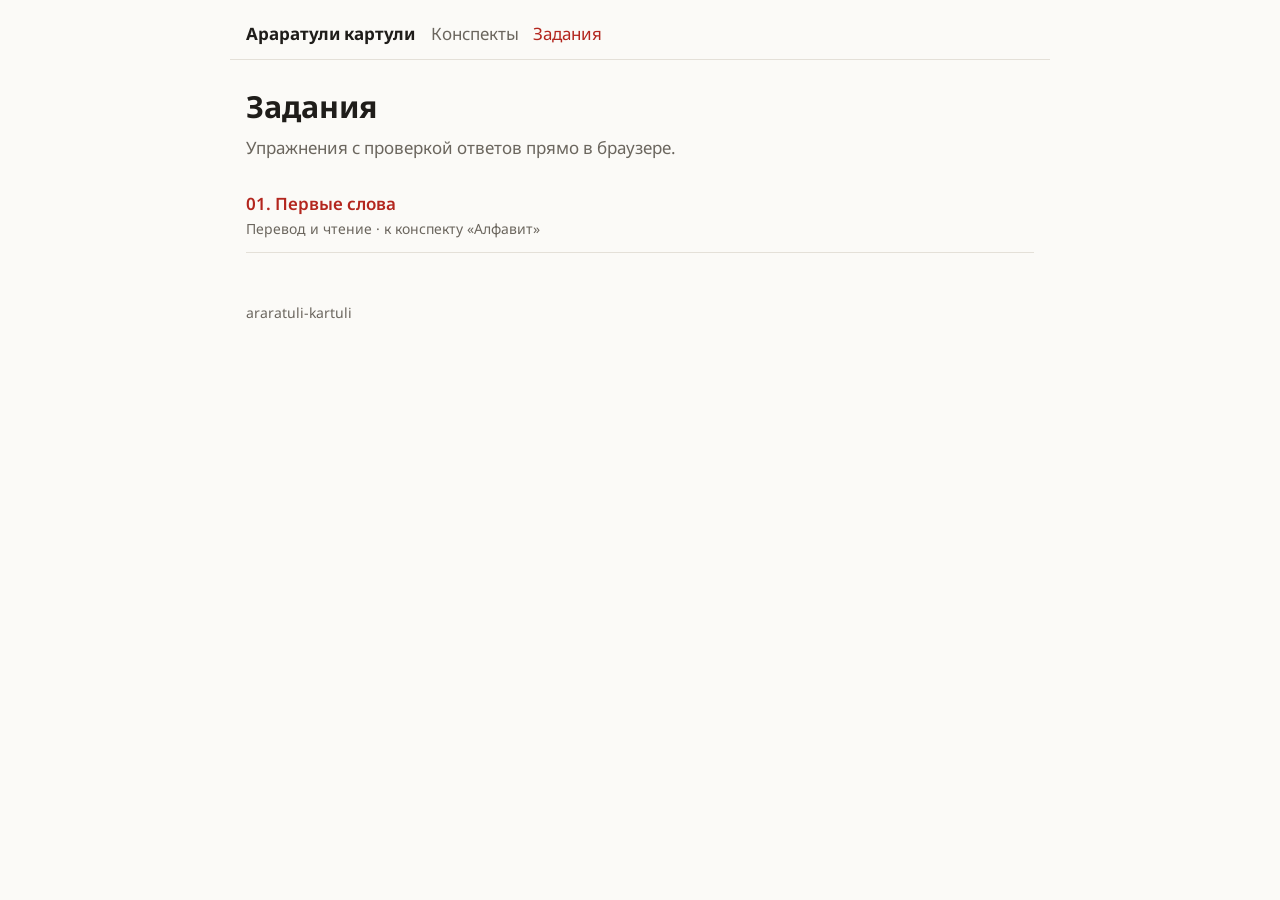
==== zadaniya/index.html @ 2cd641ff "Add static site scaffold for Georgian notes and exercises Home page, two sections (konspekty, zadani" ====
<!doctype html>
<html lang="ru">
<head>
  <meta charset="utf-8">
  <meta name="viewport" content="width=device-width, initial-scale=1">
  <title>Задания — Араратули картули</title>
  <link rel="stylesheet" href="../assets/style.css">
</head>
<body>
  <header class="site">
    <a class="logo" href="../">Араратули картули</a>
    <nav>
      <a href="../konspekty/">Конспекты</a>
      <a href="./" aria-current="page">Задания</a>
    </nav>
  </header>

  <main>
    <h1>Задания</h1>
    <p class="lead">Упражнения с проверкой ответов прямо в браузере.</p>

    <!-- Новое задание: добавьте <li> в этот список -->
    <ul class="materials">
      <li>
        <a href="01-pervye-slova.html">01. Первые слова</a>
        <span class="meta">Перевод и чтение · к конспекту «Алфавит»</span>
      </li>
    </ul>
  </main>

  <footer class="site">araratuli-kartuli</footer>
</body>
</html>
---- assets/style.css ----
/* Общие стили для всех страниц */
@import url("https://fonts.googleapis.com/css2?family=Noto+Sans+Georgian:wght@400;600;700&family=Noto+Sans:wght@400;600;700&display=swap");

:root {
  --bg: #fbfaf7;
  --surface: #ffffff;
  --text: #1f1d1a;
  --muted: #6b665e;
  --border: #e4e0d8;
  --accent: #b3261e;      /* красный — как на грузинском флаге */
  --accent-soft: #fbe9e7;
  --ok: #1e7b3a;
  --ok-soft: #e3f4e8;
  --bad: #b3261e;
  --bad-soft: #fbe9e7;
  --radius: 10px;
  --font: "Noto Sans", "Noto Sans Georgian", system-ui, sans-serif;
}

@media (prefers-color-scheme: dark) {
  :root {
    --bg: #171614;
    --surface: #211f1c;
    --text: #ece8e1;
    --muted: #a39d93;
    --border: #3a3631;
    --accent: #ef6b5f;
    --accent-soft: #3a211e;
    --ok: #6fcf8a;
    --ok-soft: #1d3324;
    --bad: #ef6b5f;
    --bad-soft: #3a211e;
  }
}

* { box-sizing: border-box; }

body {
  margin: 0;
  background: var(--bg);
  color: var(--text);
  font-family: var(--font);
  font-size: 17px;
  line-height: 1.6;
}

main, header.site, footer.site {
  max-width: 820px;
  margin: 0 auto;
  padding: 0 16px;
}

header.site {
  display: flex;
  align-items: baseline;
  gap: 16px;
  flex-wrap: wrap;
  padding-top: 20px;
  padding-bottom: 12px;
  border-bottom: 1px solid var(--border);
}
header.site .logo { font-weight: 700; color: var(--text); text-decoration: none; }
header.site nav { display: flex; gap: 14px; }
header.site nav a { color: var(--muted); text-decoration: none; }
header.site nav a:hover, header.site nav a[aria-current="page"] { color: var(--accent); }

footer.site { color: var(--muted); font-size: 14px; padding-top: 32px; padding-bottom: 32px; }

a { color: var(--accent); }
h1 { font-size: 1.9rem; line-height: 1.25; margin: 28px 0 8px; }
h2 { font-size: 1.35rem; margin-top: 32px; }
.lead { color: var(--muted); margin-top: 0; }

/* Грузинский текст и транслитерация */
.ka { font-family: "Noto Sans Georgian", var(--font); }
.big { font-size: 1.6em; }
.tr { color: var(--muted); font-style: italic; }

/* Карточки на главной */
.cards { display: grid; grid-template-columns: repeat(auto-fit, minmax(240px, 1fr)); gap: 16px; margin: 24px 0; }
.card {
  display: block;
  padding: 20px;
  background: var(--surface);
  border: 1px solid var(--border);
  border-radius: var(--radius);
  color: var(--text);
  text-decoration: none;
}
.card:hover { border-color: var(--accent); }
.card h2 { margin: 0 0 6px; }
.card p { margin: 0; color: var(--muted); }

/* Списки материалов */
ul.materials { list-style: none; padding: 0; }
ul.materials li { padding: 12px 0; border-bottom: 1px solid var(--border); }
ul.materials a { font-weight: 600; text-decoration: none; }
ul.materials .meta { display: block; color: var(--muted); font-size: 14px; }

/* Таблицы */
.table-wrap { overflow-x: auto; }
table { border-collapse: collapse; width: 100%; background: var(--surface); }
th, td { border: 1px solid var(--border); padding: 6px 10px; text-align: left; }
th { background: var(--accent-soft); }

/* Блоки-заметки */
.note {
  background: var(--accent-soft);
  border-left: 4px solid var(--accent);
  padding: 10px 14px;
  border-radius: 6px;
  margin: 16px 0;
}

/* Задания */
.exercise {
  background: var(--surface);
  border: 1px solid var(--border);
  border-radius: var(--radius);
  padding: 16px 18px;
  margin: 20px 0;
}
.exercise h2 { margin-top: 0; }
.exercise ol { padding-left: 22px; }
.exercise li { margin: 10px 0; }
.exercise input[type="text"] {
  font: inherit;
  padding: 4px 8px;
  border: 1px solid var(--border);
  border-radius: 6px;
  background: var(--bg);
  color: var(--text);
  min-width: 160px;
}
.exercise input.correct { border-color: var(--ok); background: var(--ok-soft); }
.exercise input.wrong { border-color: var(--bad); background: var(--bad-soft); }
.exercise label { display: block; cursor: pointer; }
.exercise label.correct { color: var(--ok); font-weight: 600; }
.exercise label.wrong { color: var(--bad); }
.exercise .actions { display: flex; gap: 10px; margin-top: 12px; flex-wrap: wrap; }
.exercise .result { margin-top: 10px; font-weight: 600; }

button {
  font: inherit;
  padding: 6px 14px;
  border-radius: 6px;
  border: 1px solid var(--accent);
  background: var(--accent);
  color: #fff;
  cursor: pointer;
}
button.secondary { background: transparent; color: var(--accent); }
.answer[hidden] { display: none; }
.answer { color: var(--muted); }
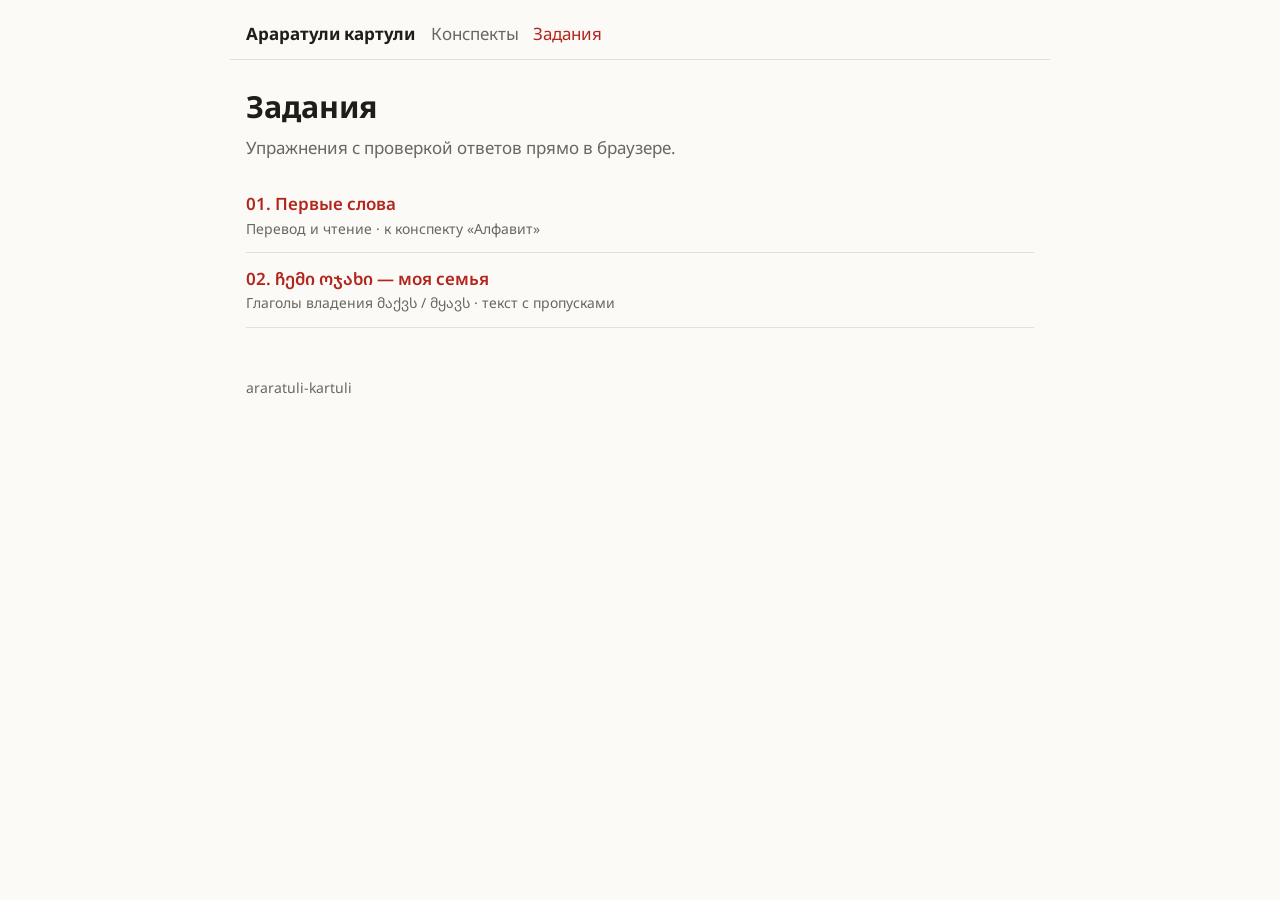
==== commit 3e9eba77: "Add ჩემი ოჯახი exercise on possession verbs Ported from the standalone exercise page: fill-in-the-bl" ====
--- a/zadaniya/index.html
+++ b/zadaniya/index.html
@@ -25,6 +25,10 @@
         <a href="01-pervye-slova.html">01. Первые слова</a>
         <span class="meta">Перевод и чтение · к конспекту «Алфавит»</span>
       </li>
+      <li>
+        <a href="02-chemi-ojakhi.html">02. <span class="ka">ჩემი ოჯახი</span> — моя семья</a>
+        <span class="meta">Глаголы владения მაქვს / მყავს · текст с пропусками</span>
+      </li>
     </ul>
   </main>
 
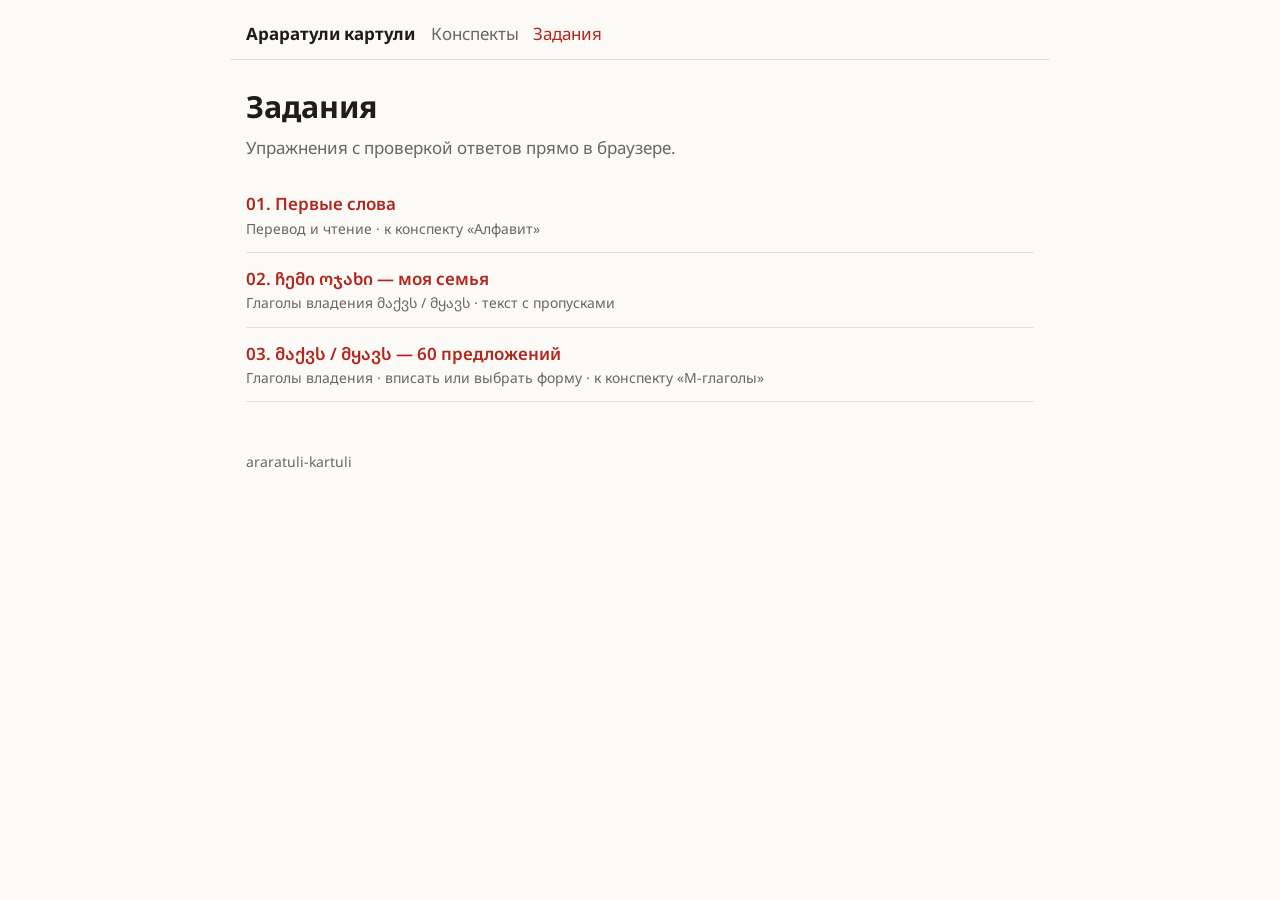
==== commit 00650ec5: "Add M-verbs notes and possession verbs 60-sentence exercise Notes: M-verbs of feeling and state brok" ====
--- a/zadaniya/index.html
+++ b/zadaniya/index.html
@@ -29,6 +29,10 @@
         <a href="02-chemi-ojakhi.html">02. <span class="ka">ჩემი ოჯახი</span> — моя семья</a>
         <span class="meta">Глаголы владения მაქვს / მყავს · текст с пропусками</span>
       </li>
+      <li>
+        <a href="03-maqvs-myavs-60.html">03. <span class="ka">მაქვს / მყავს</span> — 60 предложений</a>
+        <span class="meta">Глаголы владения · вписать или выбрать форму · к конспекту «М‑глаголы»</span>
+      </li>
     </ul>
   </main>
 
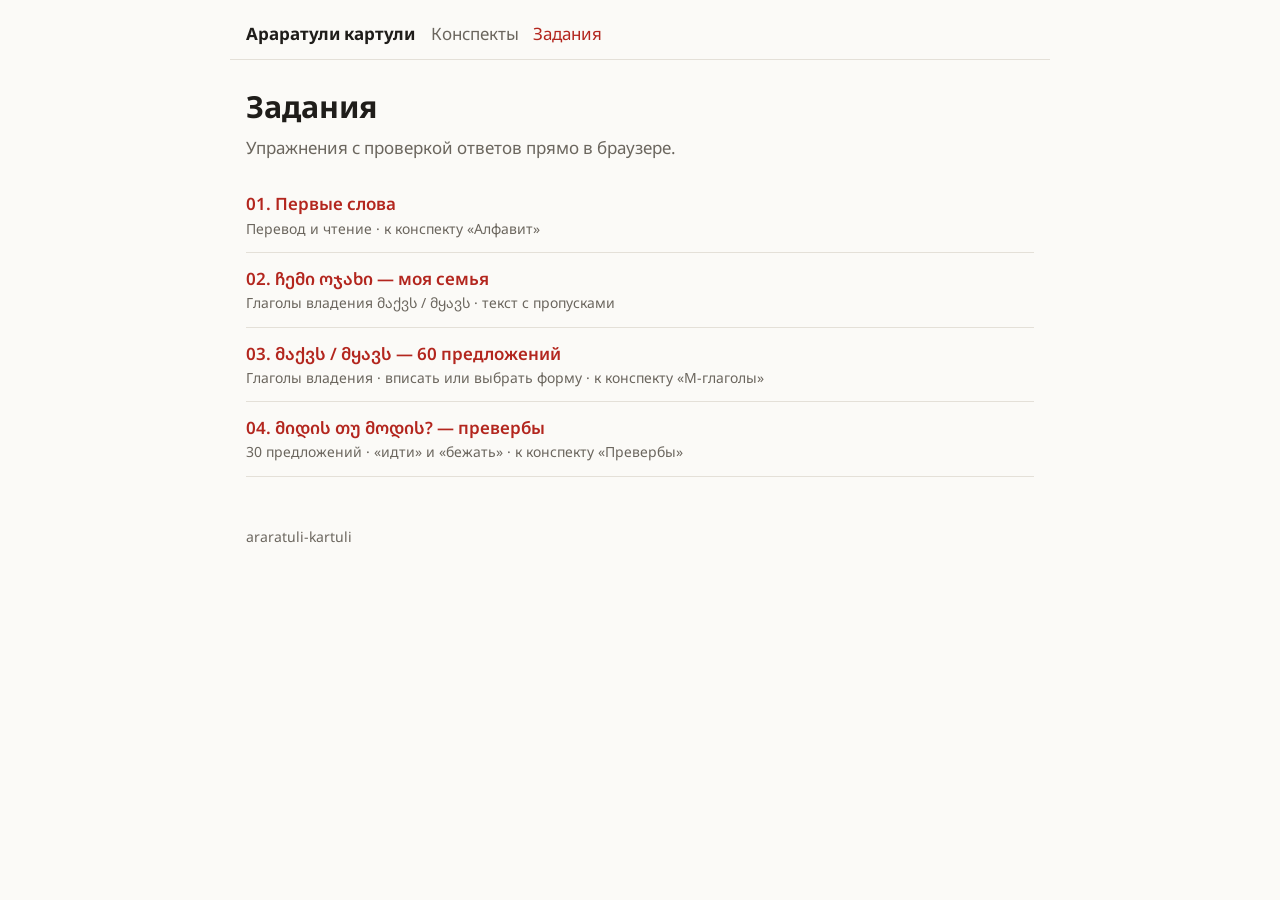
==== commit dc546a18: "Add preverbs notes and exercise (go / run, carry / lead) Notes: directional preverbs on two verbs (დ" ====
--- a/zadaniya/index.html
+++ b/zadaniya/index.html
@@ -33,6 +33,10 @@
         <a href="03-maqvs-myavs-60.html">03. <span class="ka">მაქვს / მყავს</span> — 60 предложений</a>
         <span class="meta">Глаголы владения · вписать или выбрать форму · к конспекту «М‑глаголы»</span>
       </li>
+      <li>
+        <a href="04-preverby.html">04. <span class="ka">მიდის თუ მოდის?</span> — превербы</a>
+        <span class="meta">30 предложений · «идти» и «бежать» · к конспекту «Превербы»</span>
+      </li>
     </ul>
   </main>
 
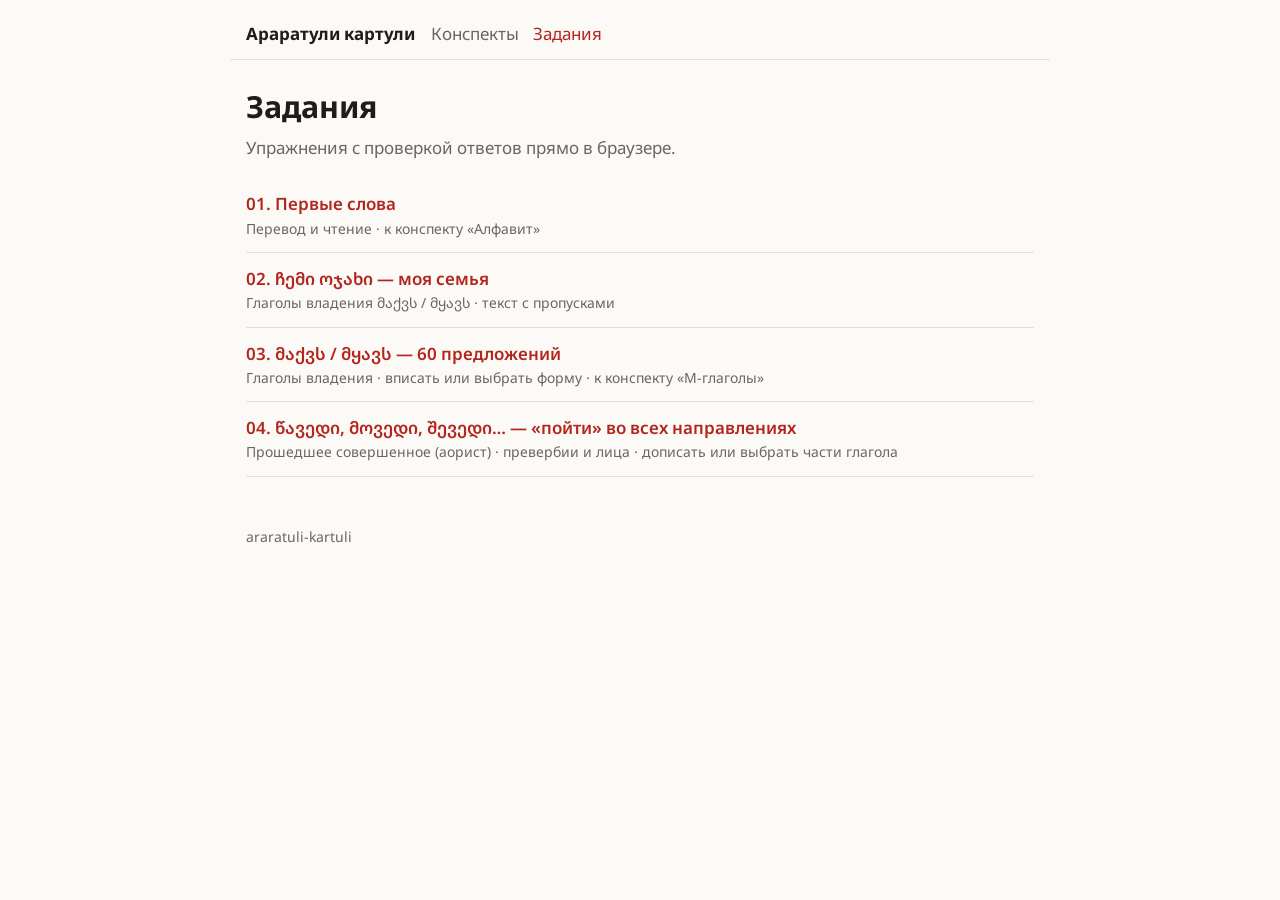
==== commit fc9cc4f8: "Add aorist exercise: სვლა with all preverbs (წავედი, მოვედი, შევედი…) 32 sentences; the root ვედ/ვიდ" ====
--- a/zadaniya/index.html
+++ b/zadaniya/index.html
@@ -34,8 +34,8 @@
         <span class="meta">Глаголы владения · вписать или выбрать форму · к конспекту «М‑глаголы»</span>
       </li>
       <li>
-        <a href="04-preverby.html">04. <span class="ka">მიდის თუ მოდის?</span> — превербы</a>
-        <span class="meta">30 предложений · «идти» и «бежать» · к конспекту «Превербы»</span>
+        <a href="04-svla-preverby.html">04. <span class="ka">წავედი, მოვედი, შევედი…</span> — «пойти» во всех направлениях</a>
+        <span class="meta">Прошедшее совершенное (аорист) · превербии и лица · дописать или выбрать части глагола</span>
       </li>
     </ul>
   </main>
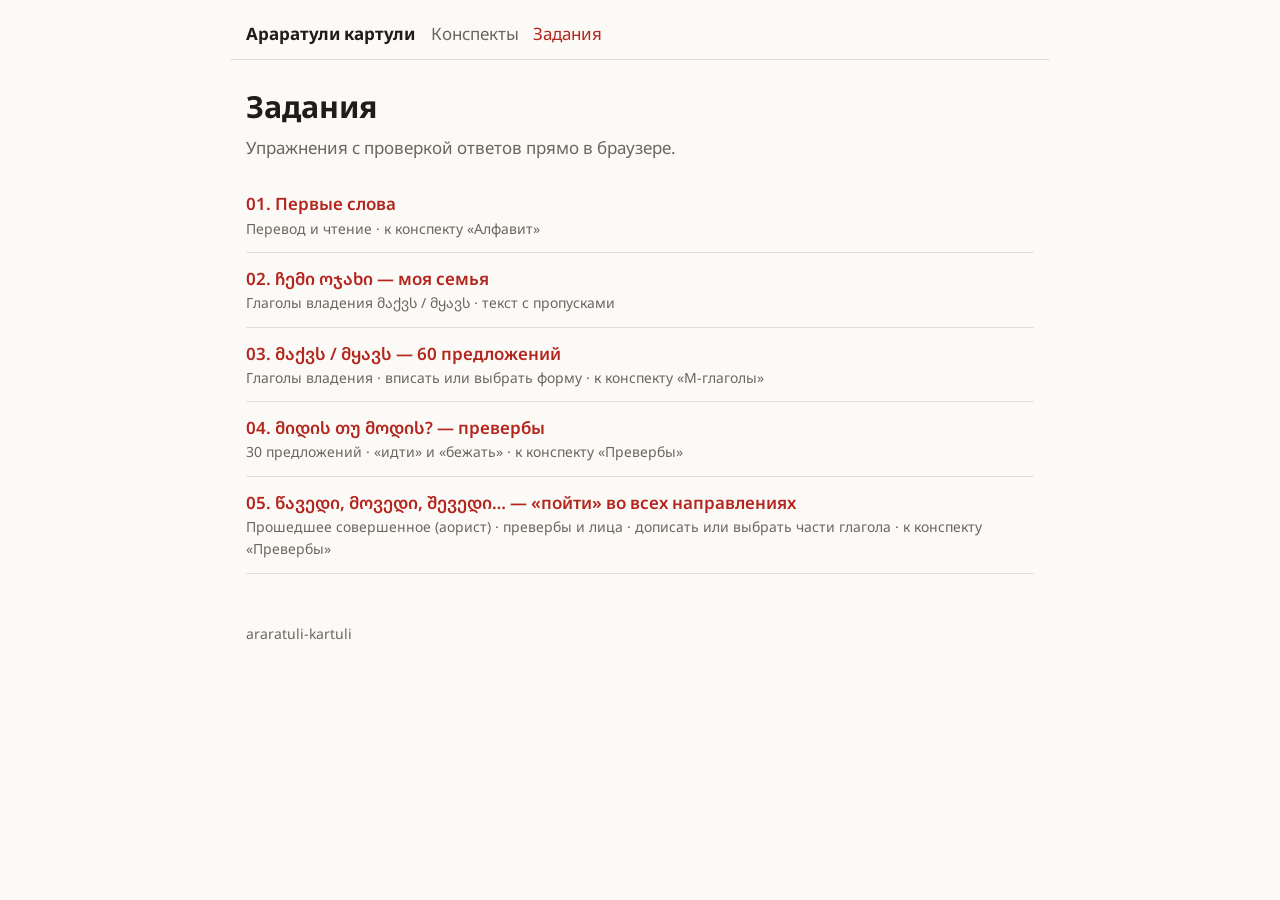
==== commit fcbea229: "Merge main; renumber სვლა aorist exercise to 05 Main added 04-preverby.html, so the new exercise mov" ====
--- a/zadaniya/index.html
+++ b/zadaniya/index.html
@@ -34,8 +34,12 @@
         <span class="meta">Глаголы владения · вписать или выбрать форму · к конспекту «М‑глаголы»</span>
       </li>
       <li>
-        <a href="04-svla-preverby.html">04. <span class="ka">წავედი, მოვედი, შევედი…</span> — «пойти» во всех направлениях</a>
-        <span class="meta">Прошедшее совершенное (аорист) · превербии и лица · дописать или выбрать части глагола</span>
+        <a href="04-preverby.html">04. <span class="ka">მიდის თუ მოდის?</span> — превербы</a>
+        <span class="meta">30 предложений · «идти» и «бежать» · к конспекту «Превербы»</span>
+      </li>
+      <li>
+        <a href="05-svla-preverby.html">05. <span class="ka">წავედი, მოვედი, შევედი…</span> — «пойти» во всех направлениях</a>
+        <span class="meta">Прошедшее совершенное (аорист) · превербы и лица · дописать или выбрать части глагола · к конспекту «Превербы»</span>
       </li>
     </ul>
   </main>
